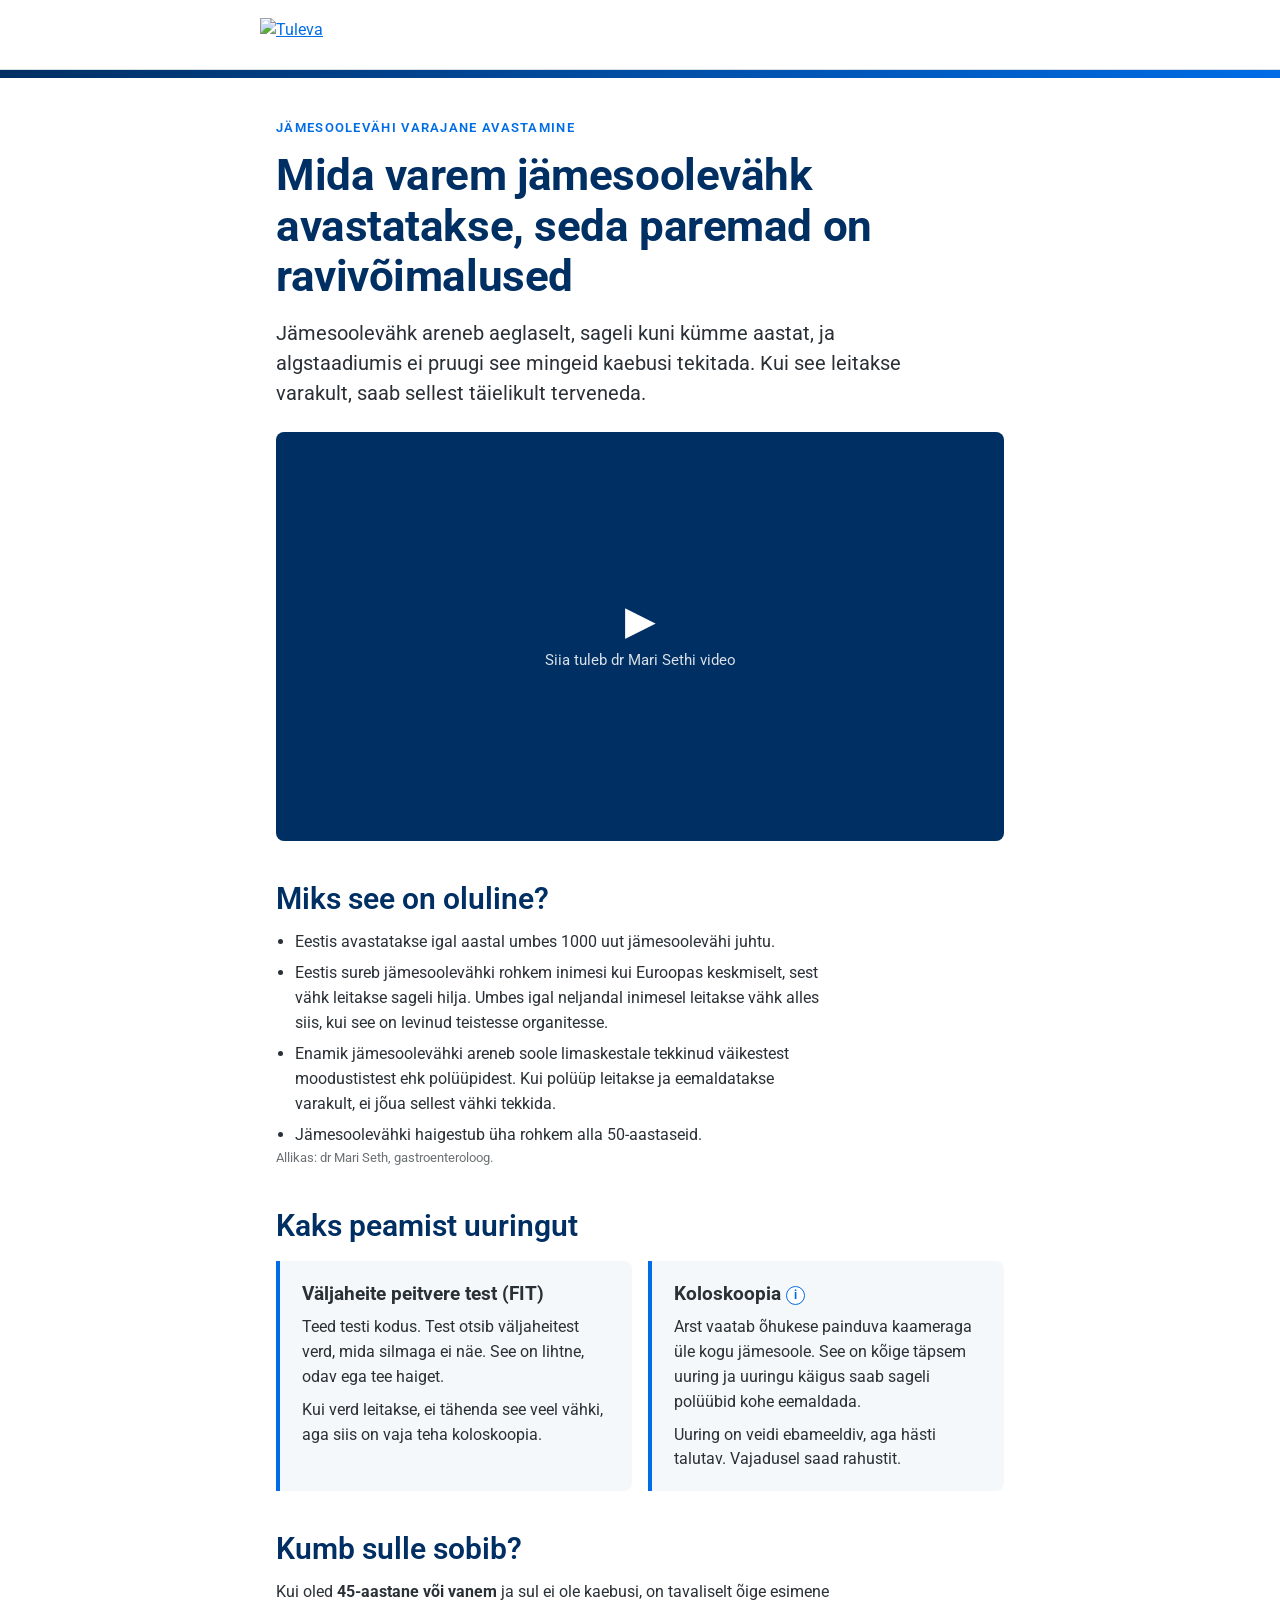
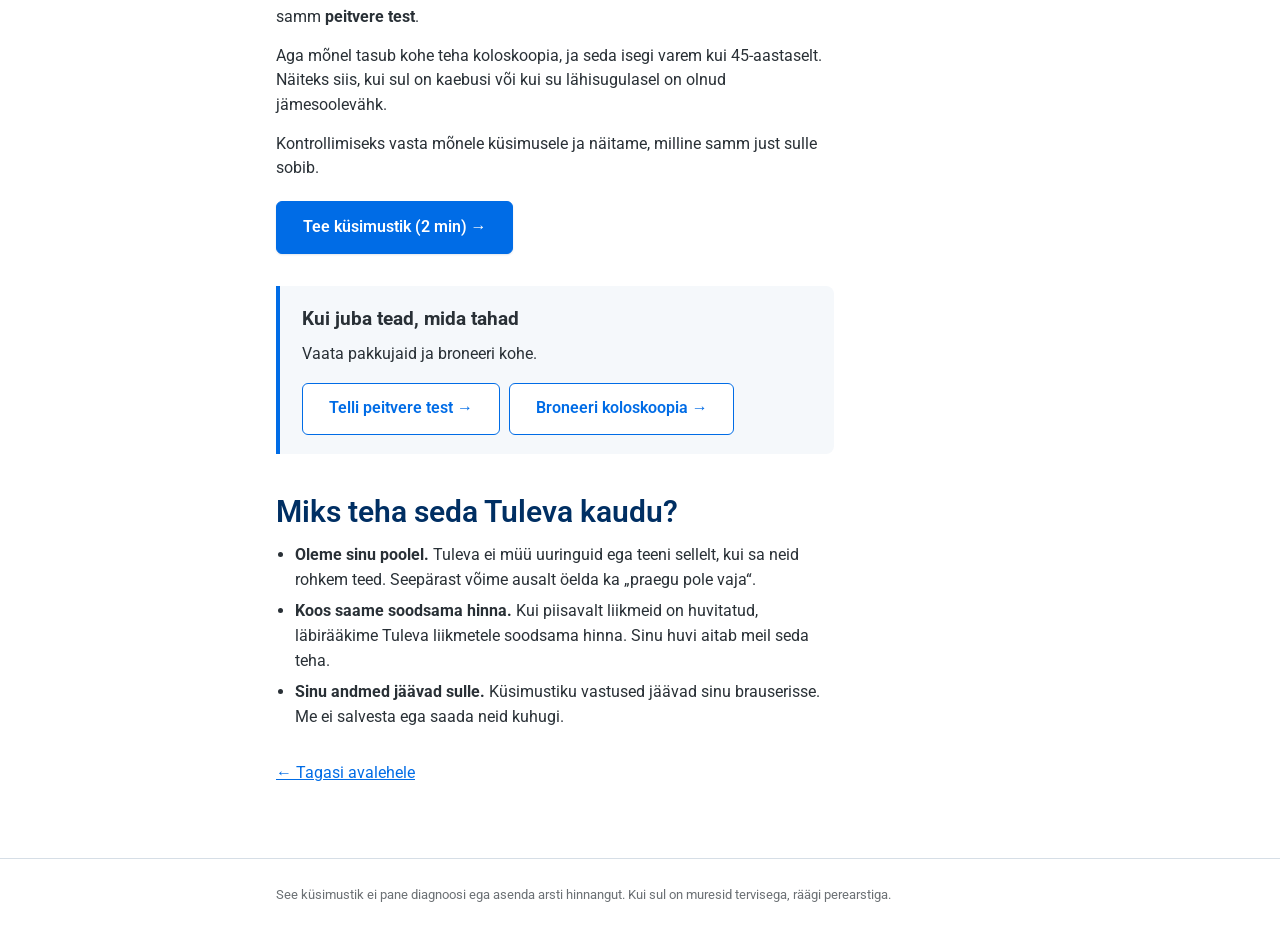
==== docs/jamesoolevahk.html @ 3d3ad1c5 "docs: "i"-nupp avab lihtsa selgituse, mis on koloskoopia Soov: koloskoopia juurde igale poole lihtne" ====
<!DOCTYPE html>
<html lang="et">
<head>
<meta charset="UTF-8">
<meta name="viewport" content="width=device-width, initial-scale=1.0">
<title>Jämesoolevähi varajane avastamine · Tuleva tervis</title>
<meta name="description" content="Varakult leitud jämesoolevähk on enamasti hästi ravitav. Peitvere test või koloskoopia: vaata, kumb sulle sobib.">
<link rel="preconnect" href="https://fonts.googleapis.com">
<link href="https://fonts.googleapis.com/css2?family=Roboto:wght@400;500;600;700&display=swap" rel="stylesheet">
<link rel="stylesheet" href="style.css?v=8">
</head>
<body>

<header><div class="wrap topbar">
  <a class="brand" href="https://tuleva.ee" target="_blank" rel="noopener"><img src="https://tuleva.ee/wp-content/themes/tuleva/img/tuleva-logo.svg" alt="Tuleva" class="brand-logo"></a>
</div></header>

<main>
<section class="hero"><div class="wrap" id="crc">
  <span class="eyebrow">Jämesoolevähi varajane avastamine</span>
  <h1>Mida varem jämesoolevähk avastatakse, seda paremad on ravivõimalused</h1>
  <p class="lead">Jämesoolevähk areneb aeglaselt, sageli kuni kümme aastat, ja algstaadiumis ei pruugi see mingeid kaebusi tekitada. Kui see leitakse varakult, saab sellest täielikult terveneda.</p>

  <!-- Dr Mari Sethi video: asenda see plokk <iframe>-iga, kui link on olemas. -->
  <div class="video-placeholder" role="img" aria-label="Siia tuleb dr Mari Sethi video">
    <span>▶</span>
    <p>Siia tuleb dr Mari Sethi video</p>
  </div>

  <h2>Miks see on oluline?</h2>
  <ul>
    <li>Eestis avastatakse igal aastal umbes 1000 uut jämesoolevähi juhtu.</li>
    <li>Eestis sureb jämesoolevähki rohkem inimesi kui Euroopas keskmiselt, sest vähk leitakse sageli hilja. Umbes igal neljandal inimesel leitakse vähk alles siis, kui see on levinud teistesse organitesse.</li>
    <li>Enamik jämesoolevähki areneb soole limaskestale tekkinud väikestest moodustistest ehk polüüpidest. Kui polüüp leitakse ja eemaldatakse varakult, ei jõua sellest vähki tekkida.</li>
    <li>Jämesoolevähki haigestub üha rohkem alla 50-aastaseid.</li>
  </ul>
  <p class="muted small">Allikas: dr Mari Seth, gastroenteroloog.</p>

  <h2>Kaks peamist uuringut</h2>
  <div class="options">
    <div class="option-card">
      <h3>Väljaheite peitvere test (FIT)</h3>
      <p>Teed testi kodus. Test otsib väljaheitest verd, mida silmaga ei näe. See on lihtne, odav ega tee haiget.</p>
      <p>Kui verd leitakse, ei tähenda see veel vähki, aga siis on vaja teha koloskoopia.</p>
    </div>
    <div class="option-card">
      <h3>Koloskoopia<button type="button" class="info-dot" data-info="koloskoopia" aria-label="Mis on koloskoopia?">i</button></h3>
      <p>Arst vaatab õhukese painduva kaameraga üle kogu jämesoole. See on kõige täpsem uuring ja uuringu käigus saab sageli polüübid kohe eemaldada.</p>
      <p>Uuring on veidi ebameeldiv, aga hästi talutav. Vajadusel saad rahustit.</p>
    </div>
  </div>

  <h2>Kumb sulle sobib?</h2>
  <p>Kui oled <strong>45-aastane või vanem</strong> ja sul ei ole kaebusi, on tavaliselt õige esimene samm <strong>peitvere test</strong>.</p>
  <p>Aga mõnel tasub kohe teha koloskoopia, ja seda isegi varem kui 45-aastaselt. Näiteks siis, kui sul on kaebusi või kui su lähisugulasel on olnud jämesoolevähk.</p>
  <p>Kontrollimiseks vasta mõnele küsimusele ja näitame, milline samm just sulle sobib.</p>
  <a class="btn primary quiz-btn" href="index.html#alusta">Tee küsimustik (2 min) →</a>

  <div class="choose-card">
    <h3>Kui juba tead, mida tahad</h3>
    <p>Vaata pakkujaid ja broneeri kohe.</p>
    <div class="choose-actions">
      <a class="btn ghost" href="option-3.html">Telli peitvere test →</a>
      <a class="btn ghost" href="option-2.html">Broneeri koloskoopia →</a>
    </div>
  </div>

  <h2>Miks teha seda Tuleva kaudu?</h2>
  <ul>
    <li><strong>Oleme sinu poolel.</strong> Tuleva ei müü uuringuid ega teeni sellelt, kui sa neid rohkem teed. Seepärast võime ausalt öelda ka „praegu pole vaja“.</li>
    <li><strong>Koos saame soodsama hinna.</strong> Kui piisavalt liikmeid on huvitatud, läbirääkime Tuleva liikmetele soodsama hinna. Sinu huvi aitab meil seda teha.</li>
    <li><strong>Sinu andmed jäävad sulle.</strong> Küsimustiku vastused jäävad sinu brauserisse. Me ei salvesta ega saada neid kuhugi.</li>
  </ul>

  <p class="nav"><a href="index.html">← Tagasi avalehele</a></p>
</div></section>
</main>

<footer><div class="wrap">See küsimustik ei pane diagnoosi ega asenda arsti hinnangut. Kui sul on muresid tervisega, räägi perearstiga.</div></footer>

<script src="counter.js?v=3"></script>
<script src="info.js?v=1"></script>
</body>
</html>
---- docs/style.css ----
/* Tuleva stiil, võetud Laura rikkaks kalkulaatorist (tuleva-reports/docs/laura-kalkulaator). */
*, *::before, *::after { margin:0; padding:0; box-sizing:border-box; }
:root{
  --navy-blue:#002f63; --blue:#006ce6; --blue-hover:#0057bb;
  --text-primary:#293036; --text-secondary:#6b7074;
  --gray-border-2:#d6dee6; --gray-border-3:#c8d0d8;
  --bg-soft:#f5f8fb; --accent:#ffd200;
}
body{font-family:'Roboto','Segoe UI','Helvetica Neue',Arial,sans-serif; color:var(--text-primary); background:#fff; -webkit-font-smoothing:antialiased; line-height:1.55; min-height:100vh; display:flex; flex-direction:column;}
main{flex:1;}
.wrap{max-width:760px; margin:0 auto; padding:0 16px;}
h1{font-size:clamp(1.75rem,4.5vw,2.75rem); font-weight:700; line-height:1.15; color:var(--navy-blue); letter-spacing:-0.01em; margin-bottom:1rem;}
h2{font-size:clamp(1.3rem,3vw,1.85rem); font-weight:600; line-height:1.25; color:var(--navy-blue); margin-bottom:0.75rem;}
.eyebrow{font-size:0.8125rem; font-weight:600; text-transform:uppercase; letter-spacing:0.1em; color:var(--blue); margin-bottom:0.75rem; display:block;}
.lead{font-size:clamp(1.0625rem,1.6vw,1.25rem); line-height:1.5; max-width:62ch; margin-bottom:1.5rem;}
.muted{color:var(--text-secondary);}
a{color:var(--blue);}

header{border-bottom:1px solid var(--gray-border-2);}
.topbar{display:flex; justify-content:space-between; align-items:center; padding:1.1rem 0;}
.brand{display:inline-flex; align-items:center;}
.brand-logo{height:2.1rem; width:auto; display:block;}

.hero{position:relative; padding:3rem 0 2.5rem;}
.hero::before{content:""; position:absolute; top:0; left:0; right:0; height:8px; background:linear-gradient(90deg,var(--navy-blue) 0%,var(--blue) 100%);}

.card{background:var(--bg-soft); border-left:4px solid var(--blue); border-radius:0 0.5rem 0.5rem 0; padding:1.6rem 1.75rem;}
@media(max-width:600px){.card{padding:1.25rem;}}
.intro{border-left:6px solid var(--accent); background:#fff; padding:0.6rem 1rem; margin-bottom:1.25rem; font-weight:500; color:var(--navy-blue);}
.hint{font-size:0.9375rem; color:var(--text-secondary); margin:-0.25rem 0 1rem;}

.progress{height:6px; background:var(--gray-border-2); border-radius:999px; overflow:hidden; margin-bottom:1.5rem;}
.progress i{display:block; height:100%; background:var(--blue); transition:width .25s;}

.answers{display:flex; gap:0.75rem; margin-top:1.25rem;}
.answers .btn{flex:1;}
.checks{display:grid; gap:0.6rem; margin-top:1rem;}
.checks label{display:flex; gap:0.75rem; align-items:center; background:#fff; border:1px solid var(--gray-border-3); border-radius:0.375rem; padding:0.8rem 1rem; cursor:pointer; font-size:1rem;}
.checks input{width:1.15rem; height:1.15rem; accent-color:var(--blue);}

.btn{display:inline-block; text-align:center; text-decoration:none; font-weight:600; padding:0.8rem 1.6rem; border-radius:0.375rem; font-size:1rem; cursor:pointer; border:1px solid var(--blue); font-family:inherit;}
.btn.primary{background:var(--blue); color:#fff; box-shadow:0 1px 2px rgba(0,47,99,.12); transition:background .15s, box-shadow .15s, transform .15s;} .btn.primary:hover{background:var(--blue-hover); box-shadow:0 3px 10px rgba(0,47,99,.18); transform:translateY(-1px);}
.btn.ghost{background:#fff; color:var(--blue);} .btn.ghost:hover{background:var(--bg-soft);}
.back{background:none; border:none; color:var(--text-secondary); font:inherit; font-size:0.9375rem; cursor:pointer; margin-top:1.25rem; padding:0;}
.back:hover{color:var(--blue);}
.back[hidden]{display:none;}

.year-form label{display:block; font-weight:600; color:var(--navy-blue); margin-bottom:0.6rem;}
.year-row{display:flex; gap:0.75rem;}
.screening{margin:1.5rem 0;}
.year-row{align-items:stretch;}
.year-row input{flex:0 1 11rem; min-width:0; font:inherit; font-size:1.125rem; color:var(--text-primary); padding:0.8rem 1rem; border:1px solid var(--gray-border-3); border-radius:0.375rem; background:#fff; -moz-appearance:textfield; appearance:textfield;}
.year-row input::-webkit-outer-spin-button, .year-row input::-webkit-inner-spin-button{-webkit-appearance:none; margin:0;}
.year-row input::placeholder{color:var(--text-secondary);}
.year-row input:focus{outline:2px solid var(--blue); outline-offset:1px; border-color:var(--blue);}
@media(max-width:480px){.year-row{flex-direction:column;} .year-row input{flex:none; width:100%;}}
.hint.error{color:#c0392b; margin:0.6rem 0 0;}
.year-row input.invalid{border-color:#c0392b; outline-color:#c0392b;}
.result{margin-top:1.5rem;}
.result > * + *{margin-top:0.9rem;}
.result h3{font-size:1.15rem; color:var(--navy-blue); margin-top:1.75rem;}
.verdict{font-weight:600; padding:0.6rem 1rem; background:#fff; border-left:6px solid var(--accent); color:var(--navy-blue);}
.steps{padding-left:1.25rem;} .steps li + li{margin-top:0.4rem;}
.providers{list-style:none; display:grid; gap:0.6rem;}
.providers li{display:flex; flex-direction:column; gap:0.15rem; background:#fff; border:1px solid var(--gray-border-3); border-radius:0.375rem; padding:0.8rem 1rem; overflow-wrap:anywhere;}
.providers .price{font-weight:600;}
.providers .slot{font-weight:600; color:var(--navy-blue); margin-top:0.3rem;}
.providers .coupon{align-self:flex-start; margin-top:0.3rem; padding:0.2rem 0.6rem; border-radius:0.375rem; background:#fff8d6; border:1px solid var(--accent); font-size:0.9375rem; color:var(--navy-blue);}
.providers .coupon code{font-weight:700; font-family:inherit; letter-spacing:0.03em;}
.providers .actions{display:flex; flex-wrap:wrap; gap:0.4rem 1.25rem; margin-top:0.35rem;}
.small{font-size:0.8125rem;}

footer{padding:1.6rem 0; font-size:0.8125rem; color:var(--text-secondary); border-top:1px solid var(--gray-border-2); margin-top:2rem;}

.soon-title{margin-top:2.5rem; color:var(--text-secondary);}
.soon{display:grid; grid-template-columns:1fr 1fr; gap:1rem;}
@media(max-width:600px){.soon{grid-template-columns:1fr;}}
.soon-card{background:var(--bg-soft); border-left:4px dashed var(--gray-border-3); border-radius:0 0.5rem 0.5rem 0; padding:1.1rem 1.25rem; color:var(--text-secondary);}
.soon-card h3{font-size:1.05rem; font-weight:600; color:var(--text-secondary); margin-bottom:0.2rem;}
.soon-card p{font-size:0.9375rem;}

.vastused{margin:1.5rem 0;}
.vastused dl{display:grid; gap:0.15rem;}
.vastused dt{font-size:0.9375rem; color:var(--text-secondary); margin-top:0.6rem;}
.vastused dd{font-weight:600; color:var(--navy-blue);}
.downloads{display:flex; gap:0.75rem; flex-wrap:wrap; margin:1.25rem 0 1rem;}
.vastused .hint{margin:0;}

/* PDF = brauseri prindidialoog: ainult tulemus ja vastused. */
@media print{
  header, .downloads, .vastused .hint, .nav, .year-form, .hero::before{display:none !important;}
  .hero{padding:0;}
  .card{border:none; background:none; padding:0;}
  body{min-height:0;}
}

/* Optioni lehe põhjus, järgmine samm, "Miks" plokk ja turvavõrk */
.reason{font-weight:500; color:var(--navy-blue);}
.next{margin-bottom:1.25rem; max-width:62ch;}
details.why{margin:1.25rem 0; padding:1rem 1.25rem;}
details.why summary{cursor:pointer; font-weight:600; color:var(--blue); list-style:revert;}
details.why[open] summary{margin-bottom:0.6rem;}
details.why p{max-width:62ch;}
.safety{border-left:6px solid var(--accent); background:var(--bg-soft); padding:0.9rem 1.1rem; border-radius:0 0.5rem 0.5rem 0; margin:1.25rem 0; max-width:66ch;}
@media print{ details.why{display:none;} }
.result:first-child{margin-top:0;}
.result > h3:first-child{margin-top:0;}

/* Avalehe (landing) viimistlus — loetavus, vertikaalne rütm, usalduskasti skaneeritavus */
#start > p, #start > ul, #start > h2{max-width:62ch;}
#start > ul{padding-left:1.2rem;}
#start li + li{margin-top:0.4rem;}
#start > * + *{margin-top:1.15rem;}
#start > h2{margin-top:2.5rem;}
#start > .card{margin-top:2rem;}
#start > .btn.primary{margin-top:0.5rem; margin-bottom:0.5rem;}
#start .card > p + p{margin-top:0.85rem;}
#start .card > p strong{color:var(--navy-blue);}
/* "?" kaart tulevikuplokis + lahtiklapitavate plokkide loetelu */
.soon-card.unknown h3{font-size:1.75rem; line-height:1; margin-bottom:0.3rem;}
#start details.why ul{padding-left:1.2rem; margin-top:0.6rem;}
#start details.why summary{font-size:1.0625rem;}

/* Jämesoolevähi vaheleht (jamesoolevahk.html) */
#crc > p, #crc > ul{max-width:62ch;}
#crc > ul{padding-left:1.2rem;}
#crc li + li{margin-top:0.4rem;}
#crc > h2{margin-top:2.5rem;}
#crc > p + p{margin-top:0.85rem;}
.video-placeholder{aspect-ratio:16/9; background:var(--navy-blue); color:#fff; border-radius:0.5rem; display:flex; flex-direction:column; align-items:center; justify-content:center; gap:0.5rem; margin:1.5rem 0 0.5rem;}
.video-placeholder span{font-size:2.5rem; line-height:1;}
.video-placeholder p{font-size:0.9375rem; opacity:0.85;}
.options, .choose{display:grid; grid-template-columns:1fr 1fr; gap:1rem; margin-top:1rem;}
@media(max-width:600px){.options, .choose{grid-template-columns:1fr;}}
.option-card, .choose-card{background:var(--bg-soft); border-left:4px solid var(--blue); border-radius:0 0.5rem 0.5rem 0; padding:1.2rem 1.4rem;}
.option-card h3, .choose-card h3{margin-bottom:0.4rem;}
.option-card p + p, .choose-card p{margin-top:0.5rem;}
.choose{margin-top:1.5rem;}
.choose-card.primary{border-left-color:var(--accent);}
.choose-card .btn{margin-top:1rem;}
.choose-actions{display:flex; flex-direction:column; gap:0.6rem; margin-top:1rem;}
.choose-actions .btn{margin-top:0;}
#crc > .nav{margin-top:2rem;}
#crc > .quiz-btn{margin-top:1.25rem;}
#crc > .choose-card{margin-top:2rem; max-width:62ch;}
#crc .choose-actions{flex-direction:row; flex-wrap:wrap;}
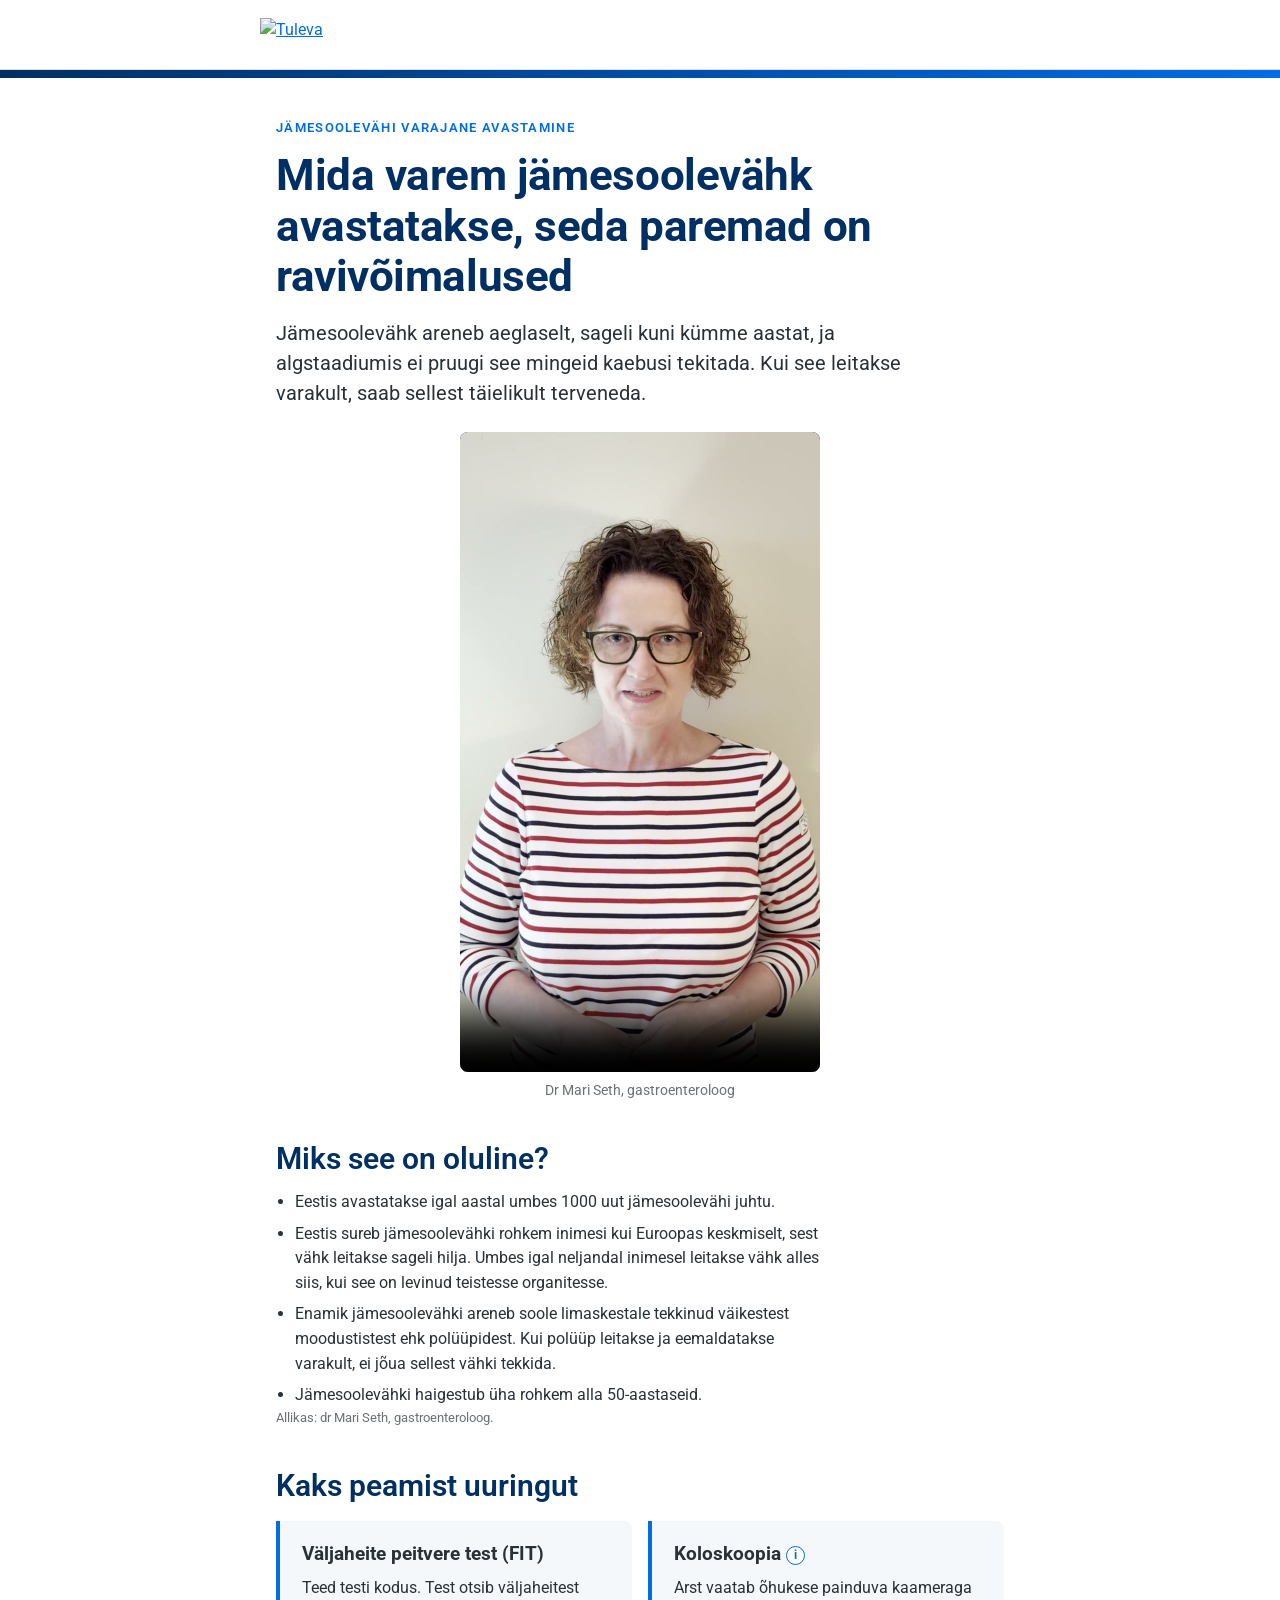
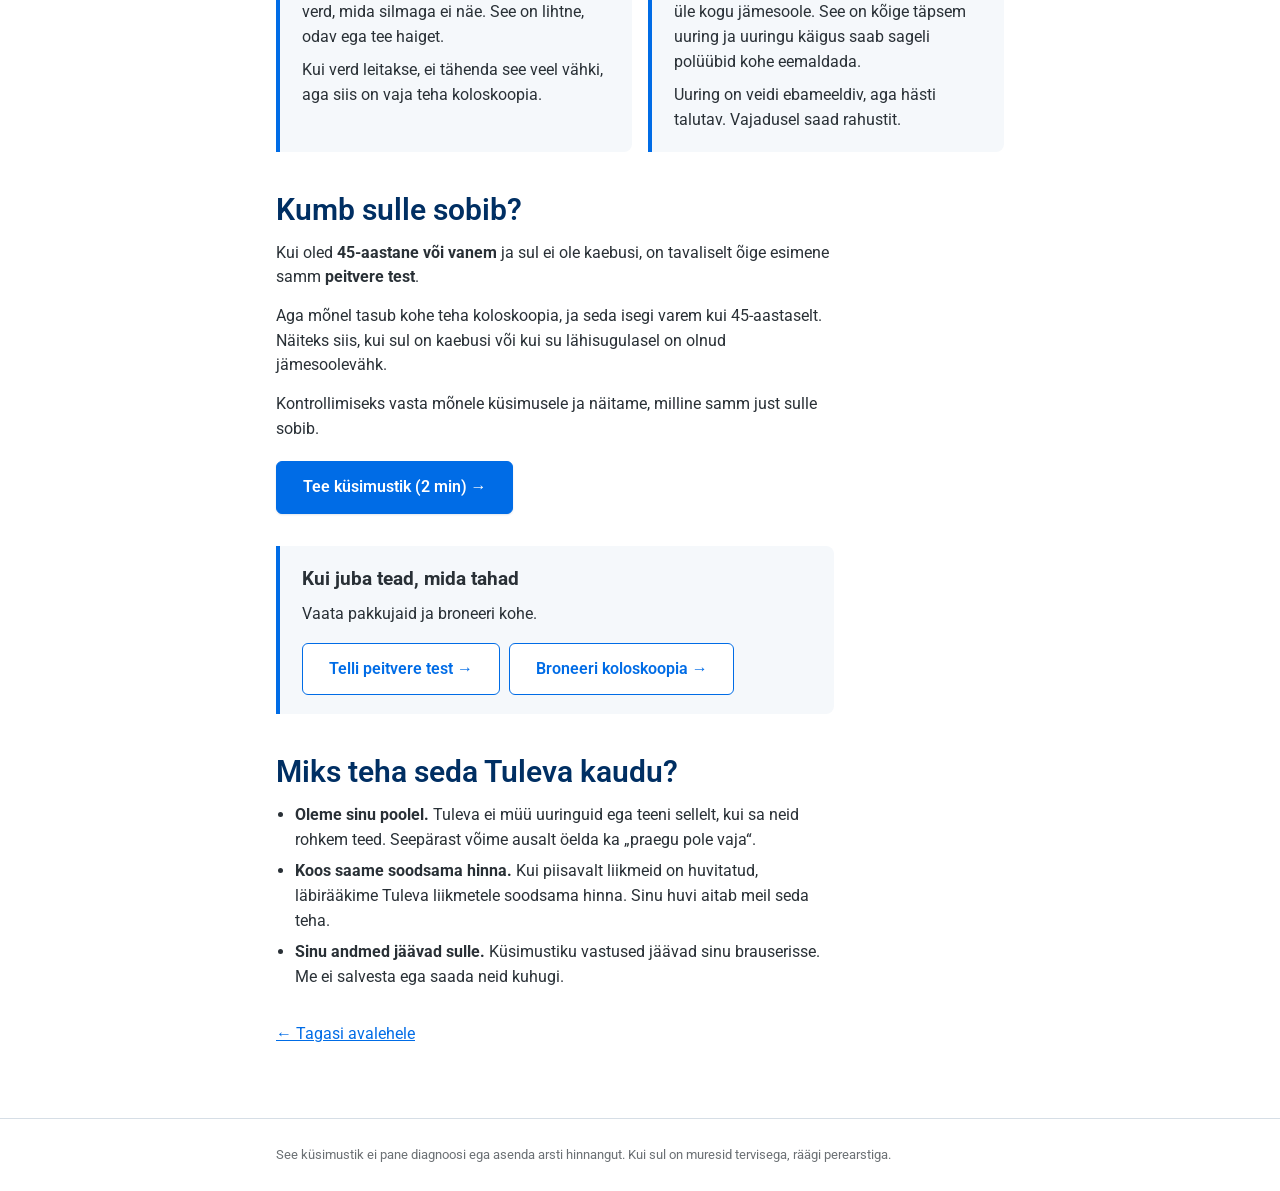
==== commit c49b2c0a: "feat: dr Mari Sethi video placeholderi asemele Video (IMG_0414.MOV) kodeeritud H.264 MP4-ks 720x1280" ====
--- a/docs/jamesoolevahk.html
+++ b/docs/jamesoolevahk.html
@@ -7,12 +7,12 @@
 <meta name="description" content="Varakult leitud jämesoolevähk on enamasti hästi ravitav. Peitvere test või koloskoopia: vaata, kumb sulle sobib.">
 <link rel="preconnect" href="https://fonts.googleapis.com">
 <link href="https://fonts.googleapis.com/css2?family=Roboto:wght@400;500;600;700&display=swap" rel="stylesheet">
-<link rel="stylesheet" href="style.css?v=8">
+<link rel="stylesheet" href="style.css?v=12">
 </head>
 <body>
 
 <header><div class="wrap topbar">
-  <a class="brand" href="https://tuleva.ee" target="_blank" rel="noopener"><img src="https://tuleva.ee/wp-content/themes/tuleva/img/tuleva-logo.svg" alt="Tuleva" class="brand-logo"></a>
+  <a class="brand" href="index.html" aria-label="Tuleva tervis avaleht"><img src="https://tuleva.ee/wp-content/themes/tuleva/img/tuleva-logo.svg" alt="Tuleva" class="brand-logo"></a>
 </div></header>
 
 <main>
@@ -21,11 +21,12 @@
   <h1>Mida varem jämesoolevähk avastatakse, seda paremad on ravivõimalused</h1>
   <p class="lead">Jämesoolevähk areneb aeglaselt, sageli kuni kümme aastat, ja algstaadiumis ei pruugi see mingeid kaebusi tekitada. Kui see leitakse varakult, saab sellest täielikult terveneda.</p>
 
-  <!-- Dr Mari Sethi video: asenda see plokk <iframe>-iga, kui link on olemas. -->
-  <div class="video-placeholder" role="img" aria-label="Siia tuleb dr Mari Sethi video">
-    <span>▶</span>
-    <p>Siia tuleb dr Mari Sethi video</p>
-  </div>
+  <figure class="video">
+    <video controls playsinline preload="metadata" poster="media/mari-seth.jpg" width="720" height="1280">
+      <source src="media/mari-seth.mp4" type="video/mp4">
+    </video>
+    <figcaption>Dr Mari Seth, gastroenteroloog</figcaption>
+  </figure>
 
   <h2>Miks see on oluline?</h2>
   <ul>
--- a/docs/style.css
+++ b/docs/style.css
@@ -127,9 +127,9 @@
 #crc li + li{margin-top:0.4rem;}
 #crc > h2{margin-top:2.5rem;}
 #crc > p + p{margin-top:0.85rem;}
-.video-placeholder{aspect-ratio:16/9; background:var(--navy-blue); color:#fff; border-radius:0.5rem; display:flex; flex-direction:column; align-items:center; justify-content:center; gap:0.5rem; margin:1.5rem 0 0.5rem;}
-.video-placeholder span{font-size:2.5rem; line-height:1;}
-.video-placeholder p{font-size:0.9375rem; opacity:0.85;}
+.video{max-width:360px; margin:1.5rem auto 0.5rem;}
+.video video{display:block; width:100%; height:auto; aspect-ratio:9/16; background:var(--navy-blue); border-radius:0.5rem;}
+.video figcaption{font-size:0.875rem; color:var(--text-secondary); text-align:center; margin-top:0.5rem;}
 .options, .choose{display:grid; grid-template-columns:1fr 1fr; gap:1rem; margin-top:1rem;}
 @media(max-width:600px){.options, .choose{grid-template-columns:1fr;}}
 .option-card, .choose-card{background:var(--bg-soft); border-left:4px solid var(--blue); border-radius:0 0.5rem 0.5rem 0; padding:1.2rem 1.4rem;}
@@ -144,3 +144,12 @@
 #crc > .quiz-btn{margin-top:1.25rem;}
 #crc > .choose-card{margin-top:2rem; max-width:62ch;}
 #crc .choose-actions{flex-direction:row; flex-wrap:wrap;}
+
+/* Option 1 roheline märge (PR #23) */
+.risk-badge{display:inline-flex;align-items:center;gap:0.45rem;font-weight:600;font-size:1.0625rem;padding:0.55rem 1.1rem;border-radius:999px;margin-bottom:1rem;line-height:1.3;}
+.risk-badge.risk-low{background:#e3f6e8;color:#1b7a3d;border:1px solid #9fd9b2;}
+
+/* Avalehe kaheastmeline nupp (PR #24) */
+.cta-stacked{display:inline-flex;flex-direction:column;align-items:flex-start;gap:0.15rem;text-align:left;line-height:1.25;padding:0.9rem 1.5rem;}
+.cta-stacked .cta-title{font-size:1.2rem;font-weight:700;}
+.cta-stacked .cta-sub{font-size:0.9rem;font-weight:400;opacity:0.92;}
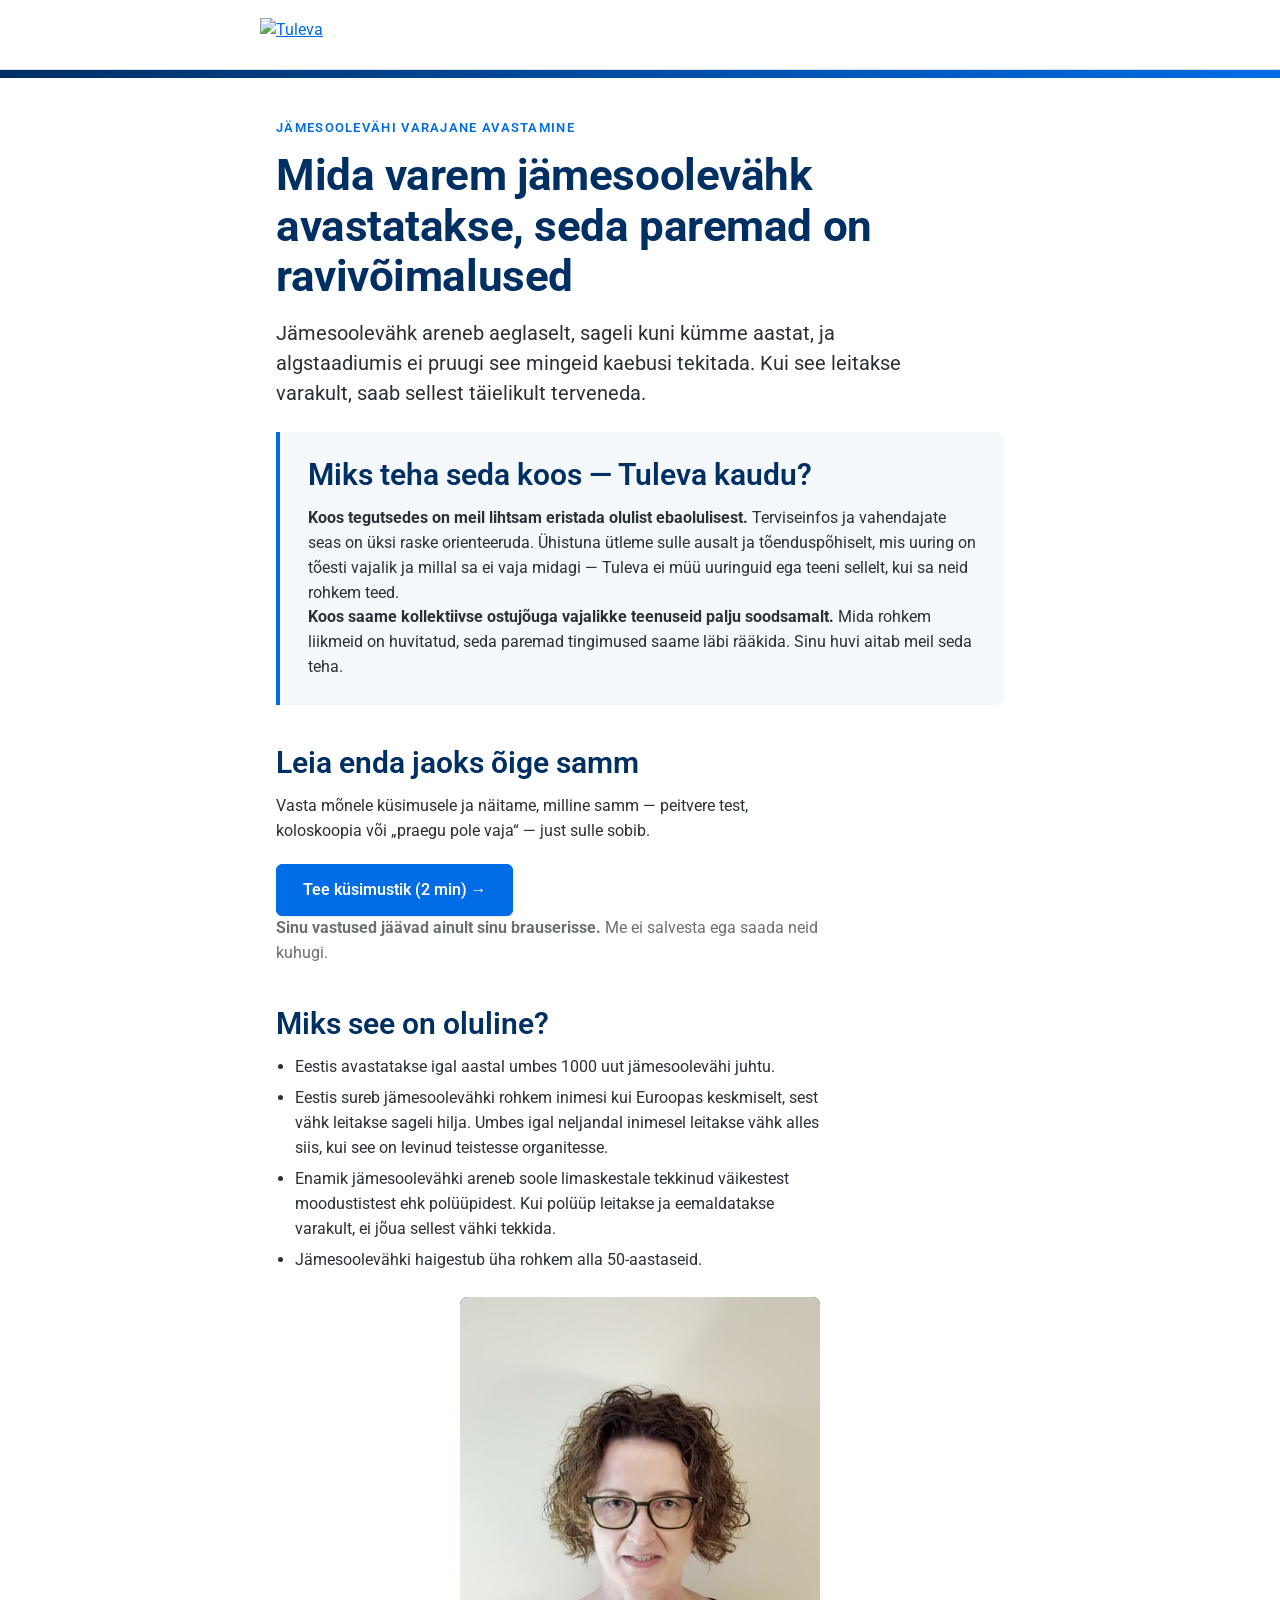
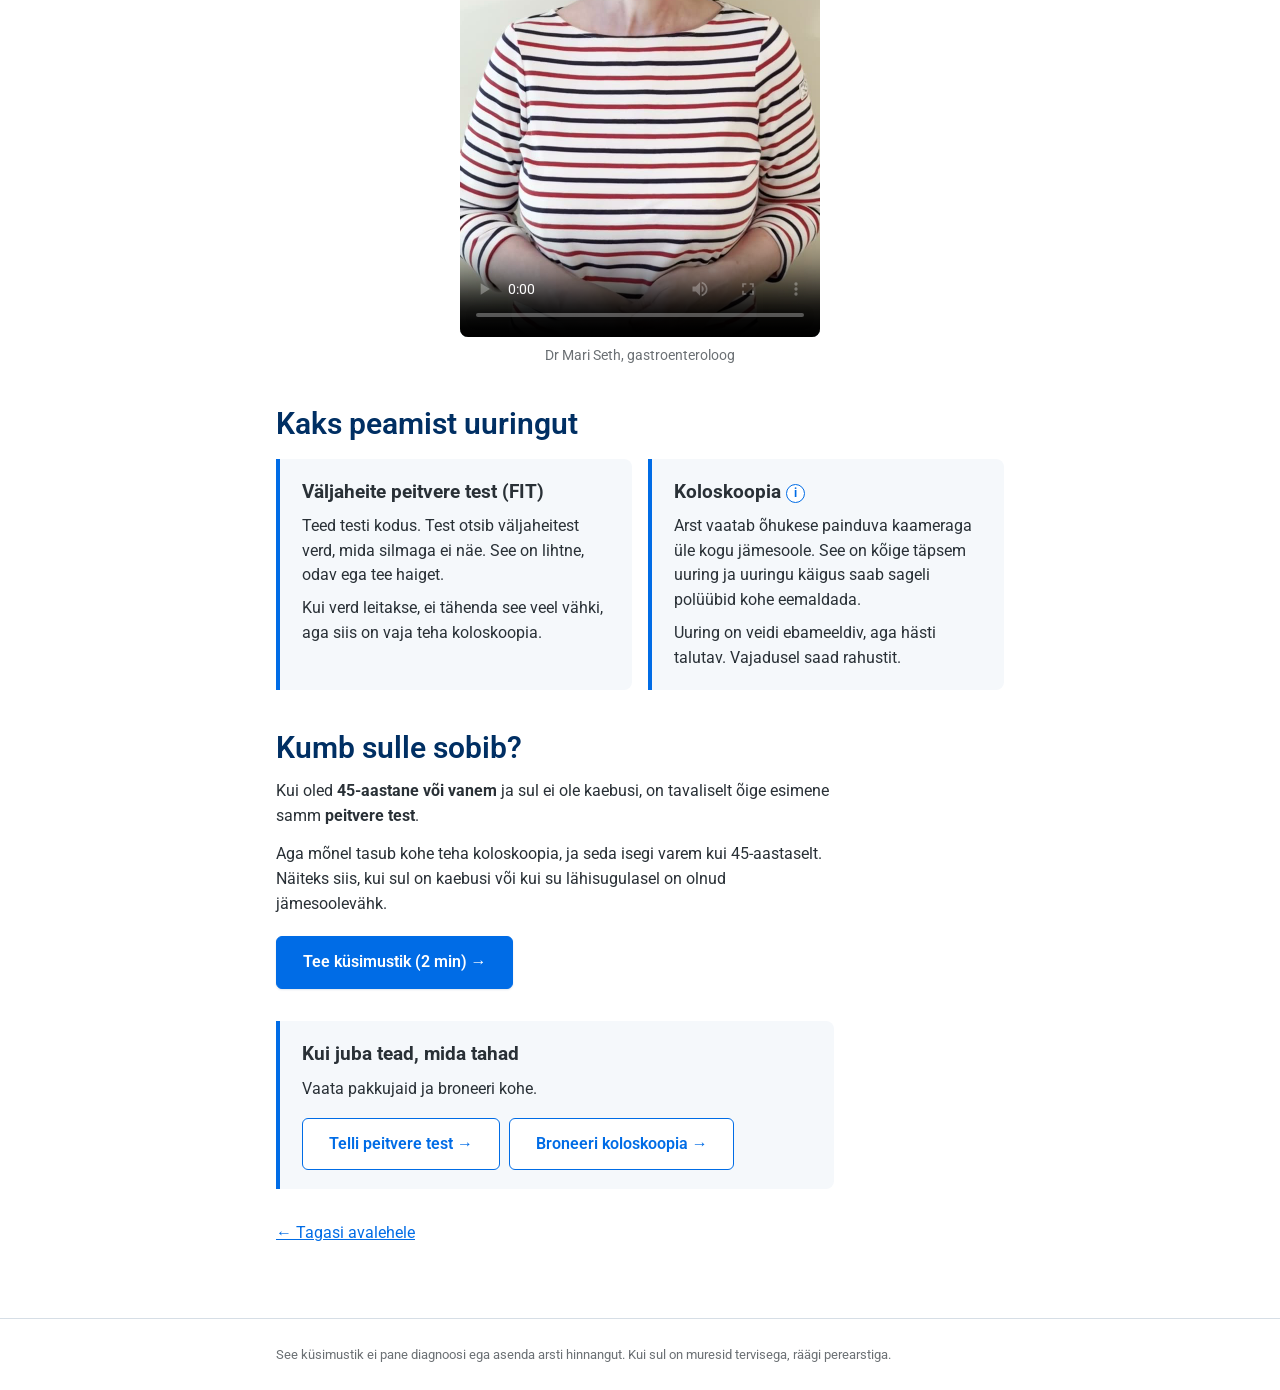
==== commit 225722a3: "docs: jamesoolevahk — väärtuspakkumine ette, andmekaitse küsimustiku juurde (La Muu 5) La Muu 5: vää" ====
--- a/docs/jamesoolevahk.html
+++ b/docs/jamesoolevahk.html
@@ -21,12 +21,18 @@
   <h1>Mida varem jämesoolevähk avastatakse, seda paremad on ravivõimalused</h1>
   <p class="lead">Jämesoolevähk areneb aeglaselt, sageli kuni kümme aastat, ja algstaadiumis ei pruugi see mingeid kaebusi tekitada. Kui see leitakse varakult, saab sellest täielikult terveneda.</p>
 
-  <figure class="video">
-    <video controls playsinline preload="metadata" poster="media/mari-seth.jpg" width="720" height="1280">
-      <source src="media/mari-seth.mp4" type="video/mp4">
-    </video>
-    <figcaption>Dr Mari Seth, gastroenteroloog</figcaption>
-  </figure>
+  <!-- Väärtuspakkumine kohe üleval ja konkreetselt. -->
+  <div class="card" id="vaartus">
+    <h2>Miks teha seda koos — Tuleva kaudu?</h2>
+    <p><strong>Koos tegutsedes on meil lihtsam eristada olulist ebaolulisest.</strong> Terviseinfos ja vahendajate seas on üksi raske orienteeruda. Ühistuna ütleme sulle ausalt ja tõenduspõhiselt, mis uuring on tõesti vajalik ja millal sa ei vaja midagi — Tuleva ei müü uuringuid ega teeni sellelt, kui sa neid rohkem teed.</p>
+    <p><strong>Koos saame kollektiivse ostujõuga vajalikke teenuseid palju soodsamalt.</strong> Mida rohkem liikmeid on huvitatud, seda paremad tingimused saame läbi rääkida. Sinu huvi aitab meil seda teha.</p>
+  </div>
+
+  <!-- Peamine tegevus kohe esile, koos andmekaitse-lubadusega. -->
+  <h2>Leia enda jaoks õige samm</h2>
+  <p>Vasta mõnele küsimusele ja näitame, milline samm — peitvere test, koloskoopia või „praegu pole vaja“ — just sulle sobib.</p>
+  <a class="btn primary quiz-btn" href="index.html#alusta">Tee küsimustik (2 min) →</a>
+  <p class="muted"><strong>Sinu vastused jäävad ainult sinu brauserisse.</strong> Me ei salvesta ega saada neid kuhugi.</p>
 
   <h2>Miks see on oluline?</h2>
   <ul>
@@ -35,7 +41,13 @@
     <li>Enamik jämesoolevähki areneb soole limaskestale tekkinud väikestest moodustistest ehk polüüpidest. Kui polüüp leitakse ja eemaldatakse varakult, ei jõua sellest vähki tekkida.</li>
     <li>Jämesoolevähki haigestub üha rohkem alla 50-aastaseid.</li>
   </ul>
-  <p class="muted small">Allikas: dr Mari Seth, gastroenteroloog.</p>
+
+  <figure class="video">
+    <video controls playsinline preload="metadata" poster="media/mari-seth.jpg" width="720" height="1280">
+      <source src="media/mari-seth.mp4" type="video/mp4">
+    </video>
+    <figcaption>Dr Mari Seth, gastroenteroloog</figcaption>
+  </figure>
 
   <h2>Kaks peamist uuringut</h2>
   <div class="options">
@@ -54,7 +66,6 @@
   <h2>Kumb sulle sobib?</h2>
   <p>Kui oled <strong>45-aastane või vanem</strong> ja sul ei ole kaebusi, on tavaliselt õige esimene samm <strong>peitvere test</strong>.</p>
   <p>Aga mõnel tasub kohe teha koloskoopia, ja seda isegi varem kui 45-aastaselt. Näiteks siis, kui sul on kaebusi või kui su lähisugulasel on olnud jämesoolevähk.</p>
-  <p>Kontrollimiseks vasta mõnele küsimusele ja näitame, milline samm just sulle sobib.</p>
   <a class="btn primary quiz-btn" href="index.html#alusta">Tee küsimustik (2 min) →</a>
 
   <div class="choose-card">
@@ -66,13 +77,6 @@
     </div>
   </div>
 
-  <h2>Miks teha seda Tuleva kaudu?</h2>
-  <ul>
-    <li><strong>Oleme sinu poolel.</strong> Tuleva ei müü uuringuid ega teeni sellelt, kui sa neid rohkem teed. Seepärast võime ausalt öelda ka „praegu pole vaja“.</li>
-    <li><strong>Koos saame soodsama hinna.</strong> Kui piisavalt liikmeid on huvitatud, läbirääkime Tuleva liikmetele soodsama hinna. Sinu huvi aitab meil seda teha.</li>
-    <li><strong>Sinu andmed jäävad sulle.</strong> Küsimustiku vastused jäävad sinu brauserisse. Me ei salvesta ega saada neid kuhugi.</li>
-  </ul>
-
   <p class="nav"><a href="index.html">← Tagasi avalehele</a></p>
 </div></section>
 </main>
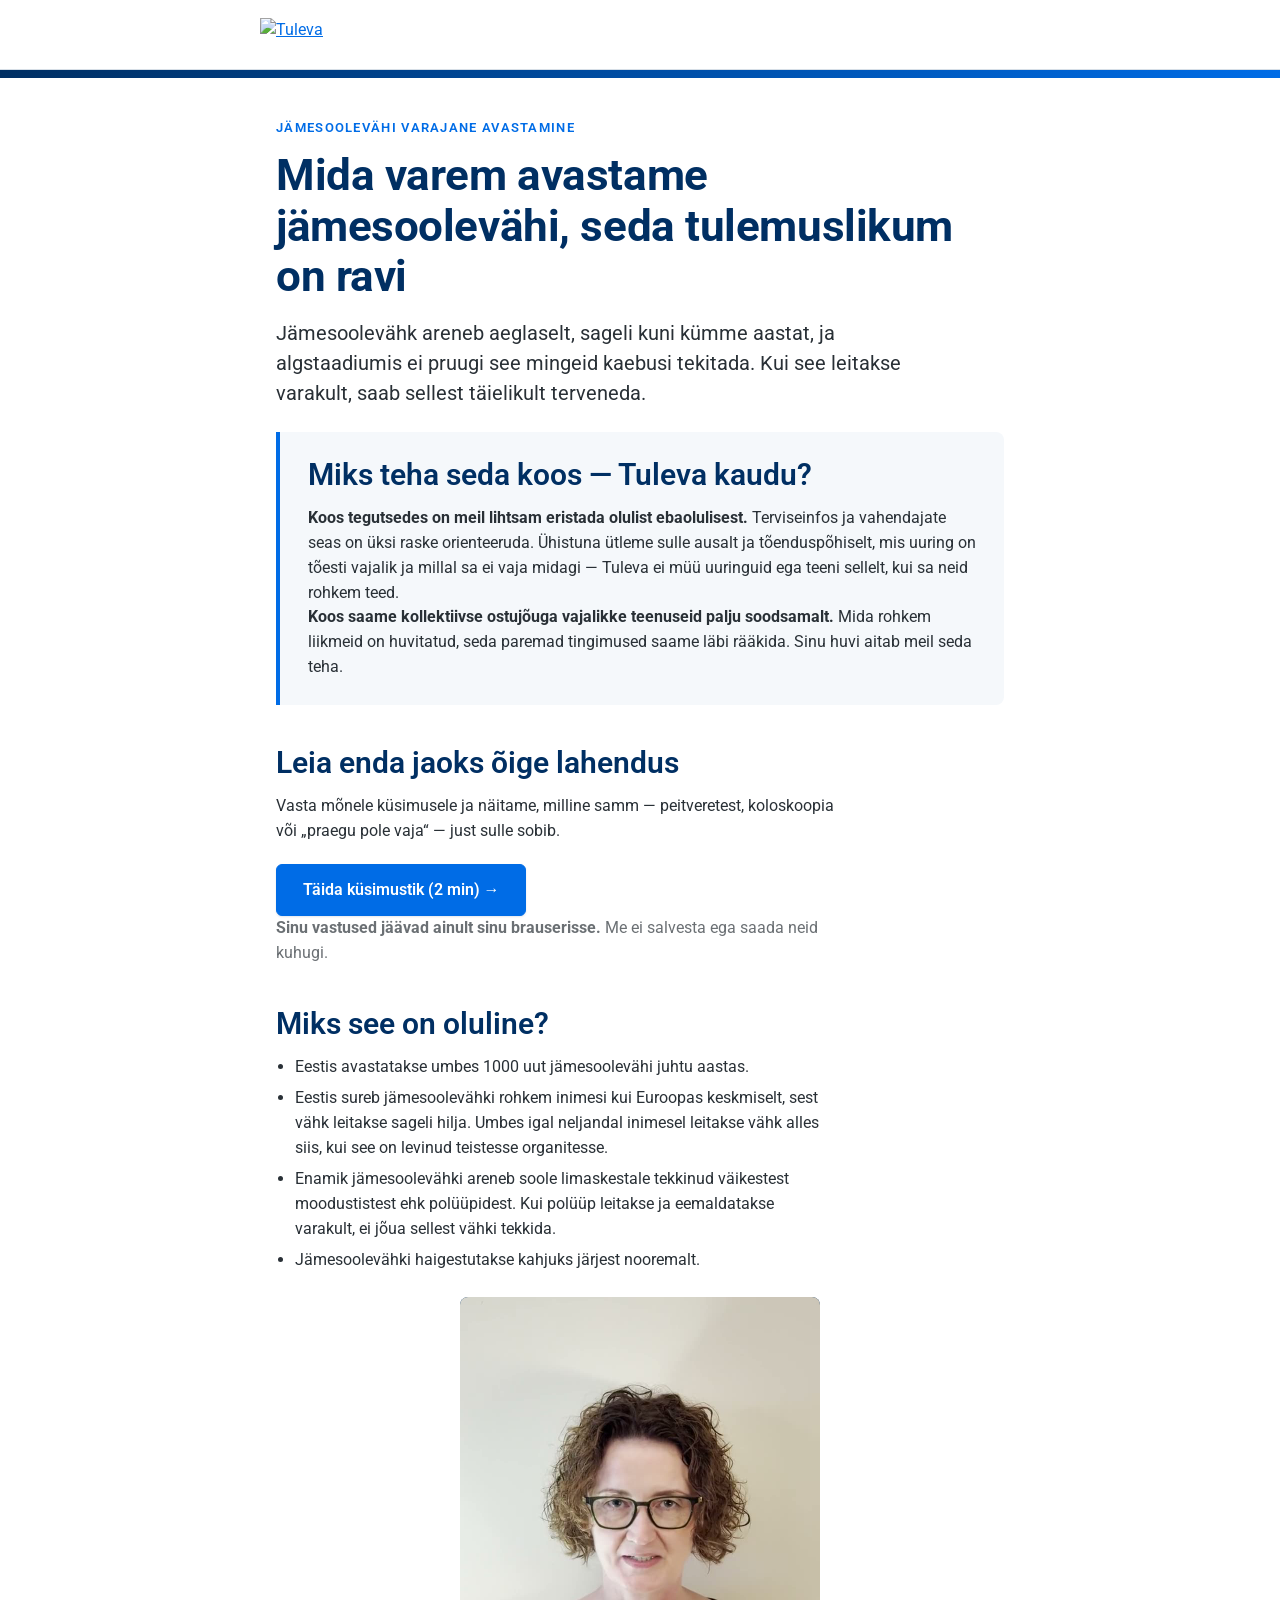
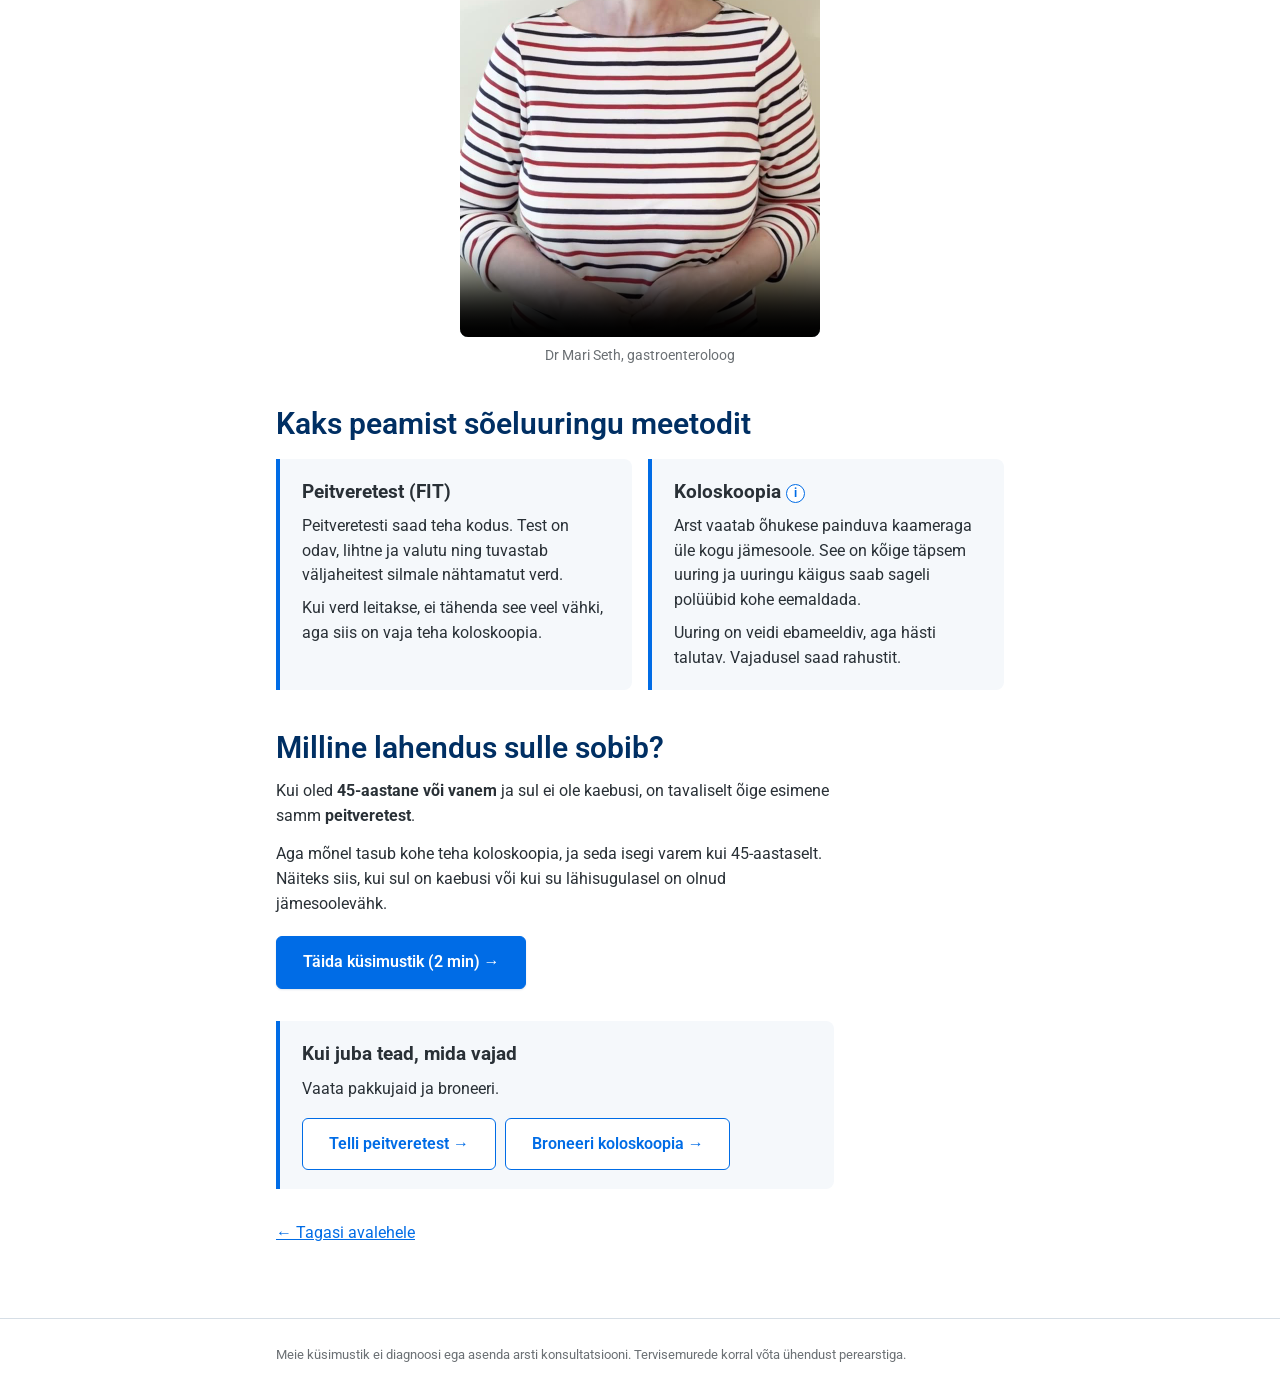
==== commit 769a19df: "docs: dr Mari Sethi tekstiparandused (vaheleht, avaleht, jalus, peitveretest) Punktid 1, 3a, 3c, 4-6" ====
--- a/docs/jamesoolevahk.html
+++ b/docs/jamesoolevahk.html
@@ -4,10 +4,10 @@
 <meta charset="UTF-8">
 <meta name="viewport" content="width=device-width, initial-scale=1.0">
 <title>Jämesoolevähi varajane avastamine · Tuleva tervis</title>
-<meta name="description" content="Varakult leitud jämesoolevähk on enamasti hästi ravitav. Peitvere test või koloskoopia: vaata, kumb sulle sobib.">
+<meta name="description" content="Varakult avastatud jämesoolevähk on enamasti hästi ravitav. Peitveretest või koloskoopia: vaata, milline lahendus sulle sobib.">
 <link rel="preconnect" href="https://fonts.googleapis.com">
 <link href="https://fonts.googleapis.com/css2?family=Roboto:wght@400;500;600;700&display=swap" rel="stylesheet">
-<link rel="stylesheet" href="style.css?v=12">
+<link rel="stylesheet" href="style.css?v=13">
 </head>
 <body>
 
@@ -18,7 +18,7 @@
 <main>
 <section class="hero"><div class="wrap" id="crc">
   <span class="eyebrow">Jämesoolevähi varajane avastamine</span>
-  <h1>Mida varem jämesoolevähk avastatakse, seda paremad on ravivõimalused</h1>
+  <h1>Mida varem avastame jämesoolevähi, seda tulemuslikum on ravi</h1>
   <p class="lead">Jämesoolevähk areneb aeglaselt, sageli kuni kümme aastat, ja algstaadiumis ei pruugi see mingeid kaebusi tekitada. Kui see leitakse varakult, saab sellest täielikult terveneda.</p>
 
   <!-- Väärtuspakkumine kohe üleval ja konkreetselt. -->
@@ -29,17 +29,17 @@
   </div>
 
   <!-- Peamine tegevus kohe esile, koos andmekaitse-lubadusega. -->
-  <h2>Leia enda jaoks õige samm</h2>
-  <p>Vasta mõnele küsimusele ja näitame, milline samm — peitvere test, koloskoopia või „praegu pole vaja“ — just sulle sobib.</p>
-  <a class="btn primary quiz-btn" href="index.html#alusta">Tee küsimustik (2 min) →</a>
+  <h2>Leia enda jaoks õige lahendus</h2>
+  <p>Vasta mõnele küsimusele ja näitame, milline samm — peitveretest, koloskoopia või „praegu pole vaja“ — just sulle sobib.</p>
+  <a class="btn primary quiz-btn" href="index.html#alusta">Täida küsimustik (2 min) →</a>
   <p class="muted"><strong>Sinu vastused jäävad ainult sinu brauserisse.</strong> Me ei salvesta ega saada neid kuhugi.</p>
 
   <h2>Miks see on oluline?</h2>
   <ul>
-    <li>Eestis avastatakse igal aastal umbes 1000 uut jämesoolevähi juhtu.</li>
+    <li>Eestis avastatakse umbes 1000 uut jämesoolevähi juhtu aastas.</li>
     <li>Eestis sureb jämesoolevähki rohkem inimesi kui Euroopas keskmiselt, sest vähk leitakse sageli hilja. Umbes igal neljandal inimesel leitakse vähk alles siis, kui see on levinud teistesse organitesse.</li>
     <li>Enamik jämesoolevähki areneb soole limaskestale tekkinud väikestest moodustistest ehk polüüpidest. Kui polüüp leitakse ja eemaldatakse varakult, ei jõua sellest vähki tekkida.</li>
-    <li>Jämesoolevähki haigestub üha rohkem alla 50-aastaseid.</li>
+    <li>Jämesoolevähki haigestutakse kahjuks järjest nooremalt.</li>
   </ul>
 
   <figure class="video">
@@ -49,11 +49,11 @@
     <figcaption>Dr Mari Seth, gastroenteroloog</figcaption>
   </figure>
 
-  <h2>Kaks peamist uuringut</h2>
+  <h2>Kaks peamist sõeluuringu meetodit</h2>
   <div class="options">
     <div class="option-card">
-      <h3>Väljaheite peitvere test (FIT)</h3>
-      <p>Teed testi kodus. Test otsib väljaheitest verd, mida silmaga ei näe. See on lihtne, odav ega tee haiget.</p>
+      <h3>Peitveretest (FIT)</h3>
+      <p>Peitveretesti saad teha kodus. Test on odav, lihtne ja valutu ning tuvastab väljaheitest silmale nähtamatut verd.</p>
       <p>Kui verd leitakse, ei tähenda see veel vähki, aga siis on vaja teha koloskoopia.</p>
     </div>
     <div class="option-card">
@@ -63,16 +63,16 @@
     </div>
   </div>
 
-  <h2>Kumb sulle sobib?</h2>
-  <p>Kui oled <strong>45-aastane või vanem</strong> ja sul ei ole kaebusi, on tavaliselt õige esimene samm <strong>peitvere test</strong>.</p>
+  <h2>Milline lahendus sulle sobib?</h2>
+  <p>Kui oled <strong>45-aastane või vanem</strong> ja sul ei ole kaebusi, on tavaliselt õige esimene samm <strong>peitveretest</strong>.</p>
   <p>Aga mõnel tasub kohe teha koloskoopia, ja seda isegi varem kui 45-aastaselt. Näiteks siis, kui sul on kaebusi või kui su lähisugulasel on olnud jämesoolevähk.</p>
-  <a class="btn primary quiz-btn" href="index.html#alusta">Tee küsimustik (2 min) →</a>
+  <a class="btn primary quiz-btn" href="index.html#alusta">Täida küsimustik (2 min) →</a>
 
   <div class="choose-card">
-    <h3>Kui juba tead, mida tahad</h3>
-    <p>Vaata pakkujaid ja broneeri kohe.</p>
+    <h3>Kui juba tead, mida vajad</h3>
+    <p>Vaata pakkujaid ja broneeri.</p>
     <div class="choose-actions">
-      <a class="btn ghost" href="option-3.html">Telli peitvere test →</a>
+      <a class="btn ghost" href="option-3.html">Telli peitveretest →</a>
       <a class="btn ghost" href="option-2.html">Broneeri koloskoopia →</a>
     </div>
   </div>
@@ -81,7 +81,7 @@
 </div></section>
 </main>
 
-<footer><div class="wrap">See küsimustik ei pane diagnoosi ega asenda arsti hinnangut. Kui sul on muresid tervisega, räägi perearstiga.</div></footer>
+<footer><div class="wrap">Meie küsimustik ei diagnoosi ega asenda arsti konsultatsiooni. Tervisemurede korral võta ühendust perearstiga.</div></footer>
 
 <script src="counter.js?v=3"></script>
 <script src="info.js?v=1"></script>
--- a/docs/style.css
+++ b/docs/style.css
@@ -65,6 +65,15 @@
 .providers li{display:flex; flex-direction:column; gap:0.15rem; background:#fff; border:1px solid var(--gray-border-3); border-radius:0.375rem; padding:0.8rem 1rem; overflow-wrap:anywhere;}
 .providers .price{font-weight:600;}
 .providers .slot{font-weight:600; color:var(--navy-blue); margin-top:0.3rem;}
+.gp-search{margin:1.5rem 0;}
+.gp-search > * + *{margin-top:0.75rem;}
+.gp-search label{display:block; font-weight:600; color:var(--navy-blue);}
+.gp-search input{width:100%; max-width:24rem; font:inherit; font-size:1rem; padding:0.75rem 1rem; border:1px solid var(--gray-border-3); border-radius:0.375rem; background:#fff; margin-top:0.4rem;}
+.gp-search input:focus{outline:2px solid var(--blue); outline-offset:1px; border-color:var(--blue);}
+.gp-results{list-style:none; display:grid; gap:0.4rem;}
+.gp-results:empty{display:none;}
+.gp-option{display:flex; flex-direction:column; gap:0.15rem; background:#fff; border:1px solid var(--gray-border-3); border-radius:0.375rem; padding:0.6rem 0.9rem; overflow-wrap:anywhere;}
+@media print{.gp-search{display:none !important;}}
 .providers .coupon{align-self:flex-start; margin-top:0.3rem; padding:0.2rem 0.6rem; border-radius:0.375rem; background:#fff8d6; border:1px solid var(--accent); font-size:0.9375rem; color:var(--navy-blue);}
 .providers .coupon code{font-weight:700; font-family:inherit; letter-spacing:0.03em;}
 .providers .actions{display:flex; flex-wrap:wrap; gap:0.4rem 1.25rem; margin-top:0.35rem;}
